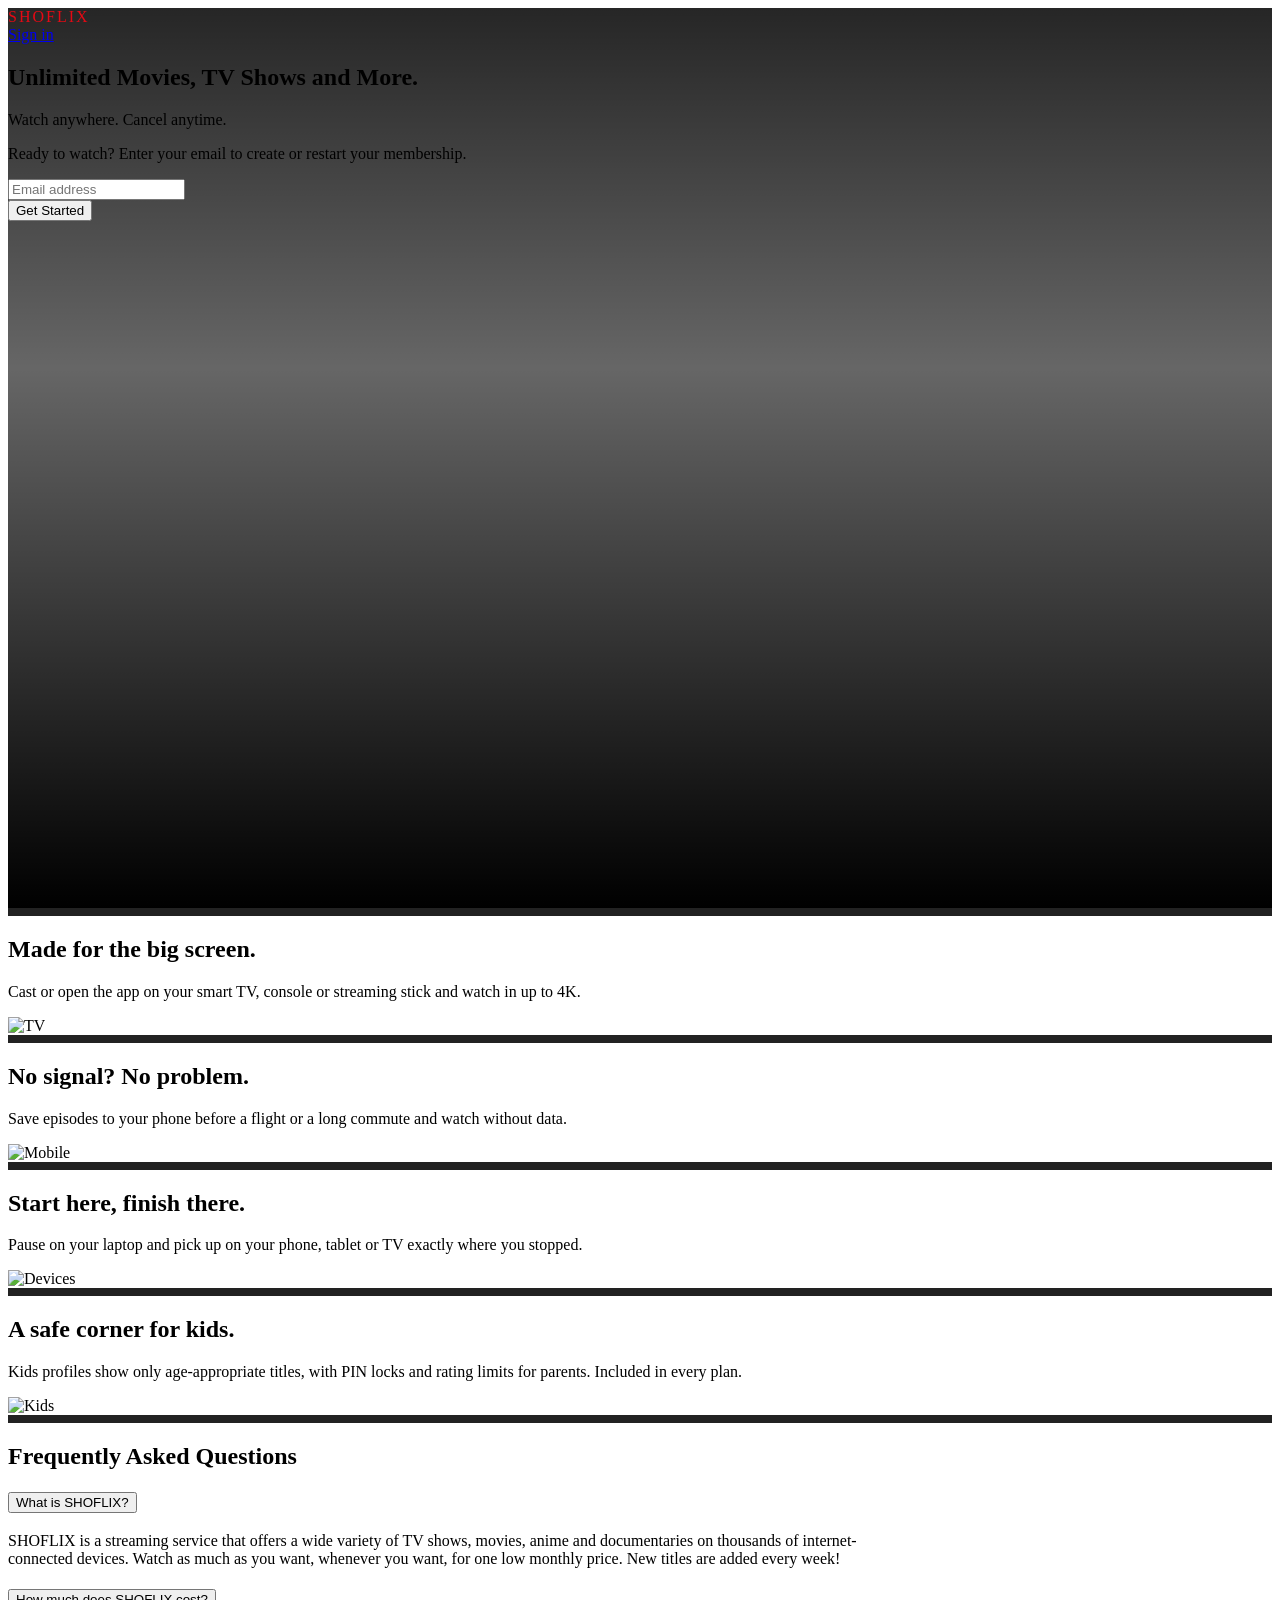
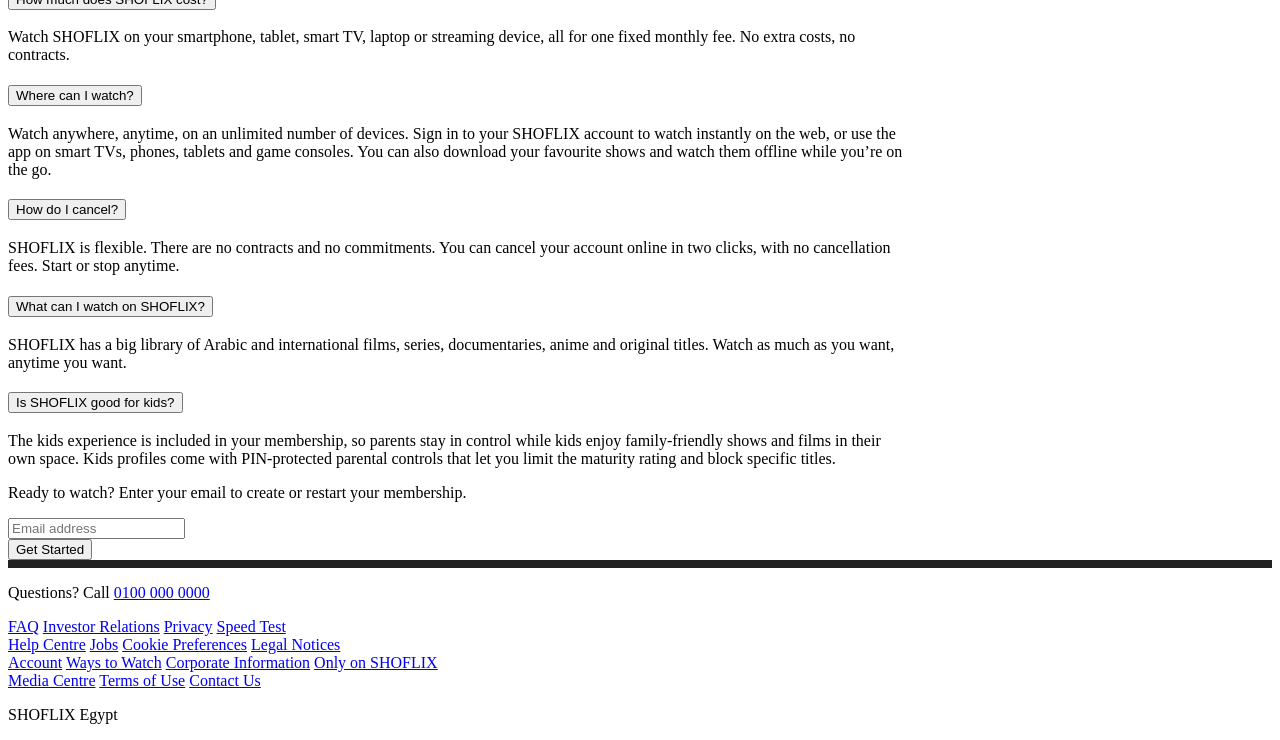
==== index.html @ 1fed2683 "Add files via upload" ====
<!DOCTYPE html>
<html lang="en" data-bs-theme="dark">

<head>
    <meta charset="UTF-8">
    <meta name="viewport" content="width=device-width, initial-scale=1.0">

    <title>SHOFLIX</title>

    <!-- Bootstrap CSS -->
    <link rel="stylesheet" href="css/bootstrap.min.css">
    <!-- Main CSS -->
    <link rel="stylesheet" href="css/main.css">
</head>

<body>

    <!-- HERO -->
    <section class="d-flex flex-column text-center" style="min-height:100vh;background:linear-gradient(180deg,rgba(0,0,0,.85),rgba(0,0,0,.6) 40%,#000),url('image/image1.jpg') center/cover no-repeat;">
        <header class="d-flex justify-content-between align-items-center px-3 px-md-5 py-4">
            <div class="fs-1 fw-bolder" style="color:#e50914;letter-spacing:2px;">SHOFLIX</div>
            <a href="Sign-in.html" class="btn btn-danger btn-sm">Sign in</a>
        </header>
        <div class="container my-auto py-5">
            <h1 class="display-3 fw-bolder mx-auto" style="max-width:800px;">Unlimited Movies, TV Shows and More.</h1>
            <p class="fs-4 mt-3">Watch anywhere. Cancel anytime.</p>
            <p class="text-secondary">Ready to watch? Enter your email to create or restart your membership.</p>
            <div class="row g-2 justify-content-center mt-3">
                <div class="col-12 col-md-6">
                    <input type="email" class="form-control form-control-lg bg-black text-white" placeholder="Email address">
                </div>
                <div class="col-12 col-md-auto">
                    <button class="btn btn-danger btn-lg w-100">Get Started</button>
                </div>
            </div>
        </div>
    </section>

    <!-- FEATURE 1 -->
    <section class="py-5" style="border-top:8px solid #222;">
        <div class="container">
            <div class="row align-items-center g-4">
                <div class="col-md-6 text-center text-md-start">
                    <h2 class="display-5 fw-bolder">Made for the big screen.</h2>
                    <p class="fs-5 text-secondary">Cast or open the app on your smart TV, console or streaming stick and watch in up to 4K.</p>
                </div>
                <div class="col-md-6">
                    <img src="image/image2.jpg" alt="TV" class="img-fluid rounded-4 w-100">
                </div>
            </div>
        </div>
    </section>

    <!-- FEATURE 2 -->
    <section class="py-5" style="border-top:8px solid #222;">
        <div class="container">
            <div class="row align-items-center g-4 flex-md-row-reverse">
                <div class="col-md-6 text-center text-md-start">
                    <h2 class="display-5 fw-bolder">No signal? No problem.</h2>
                    <p class="fs-5 text-secondary">Save episodes to your phone before a flight or a long commute and watch without data.</p>
                </div>
                <div class="col-md-6">
                    <img src="image/image3.jpg" alt="Mobile" class="img-fluid rounded-4 w-100">
                </div>
            </div>
        </div>
    </section>

           <!-- FEATURE 3 -->
    <section class="py-5" style="border-top:8px solid #222;">
        <div class="container">
            <div class="row align-items-center g-4">
                <div class="col-md-6 text-center text-md-start">
                    <h2 class="display-5 fw-bolder">Start here, finish there.</h2>
                    <p class="fs-5 text-secondary">Pause on your laptop and pick up on your phone, tablet or TV exactly where you stopped.</p>
                </div>
                <div class="col-md-6">
                    <img src="image/image6.jpg" alt="Devices" class="img-fluid rounded-4 w-100">
                </div>
            </div>
        </div>
    </section>

    <!-- FEATURE 4 -->
    <section class="py-5" style="border-top:8px solid #222;">
        <div class="container">
            <div class="row align-items-center g-4 flex-md-row-reverse">
                <div class="col-md-6 text-center text-md-start">
                    <h2 class="display-5 fw-bolder">A safe corner for kids.</h2>
                    <p class="fs-5 text-secondary">Kids profiles show only age-appropriate titles, with PIN locks and rating limits for parents. Included in every plan.</p>
                </div>
                <div class="col-md-6">
                    <img src="image/image5.jpg" alt="Kids" class="img-fluid rounded-4 w-100">
                </div>
            </div>
        </div>
    </section>

    <!-- FAQ -->
    <section class="py-5" style="border-top:8px solid #222;">
        <div class="container" style="max-width:900px;">
            <h2 class="text-center display-5 fw-bolder mb-4">Frequently Asked Questions</h2>

            <div class="accordion" id="faqAcc">
                <div class="accordion-item">
                    <h3 class="accordion-header">
                        <button class="accordion-button collapsed fs-5" data-bs-toggle="collapse" data-bs-target="#f1">What is SHOFLIX?</button>
                    </h3>
                    <div id="f1" class="accordion-collapse collapse" data-bs-parent="#faqAcc">
                        <div class="accordion-body">SHOFLIX is a streaming service that offers a wide variety of TV shows, movies, anime and documentaries on thousands of internet-connected devices. Watch as much as you want, whenever you want, for one low monthly price. New titles are added every week!</div>
                    </div>
                </div>

                <div class="accordion-item">
                    <h3 class="accordion-header">
                        <button class="accordion-button collapsed fs-5" data-bs-toggle="collapse" data-bs-target="#f2">How much does SHOFLIX cost?</button>
                    </h3>
                    <div id="f2" class="accordion-collapse collapse" data-bs-parent="#faqAcc">
                        <div class="accordion-body">Watch SHOFLIX on your smartphone, tablet, smart TV, laptop or streaming device, all for one fixed monthly fee. No extra costs, no contracts.</div>
                    </div>
                </div>

                <div class="accordion-item">
                    <h3 class="accordion-header">
                        <button class="accordion-button collapsed fs-5" data-bs-toggle="collapse" data-bs-target="#f3">Where can I watch?</button>
                    </h3>
                    <div id="f3" class="accordion-collapse collapse" data-bs-parent="#faqAcc">
                        <div class="accordion-body">Watch anywhere, anytime, on an unlimited number of devices. Sign in to your SHOFLIX account to watch instantly on the web, or use the app on smart TVs, phones, tablets and game consoles. You can also download your favourite shows and watch them offline while you’re on the go.</div>
                    </div>
                </div>

                <div class="accordion-item">
                    <h3 class="accordion-header">
                        <button class="accordion-button collapsed fs-5" data-bs-toggle="collapse" data-bs-target="#f4">How do I cancel?</button>
                    </h3>
                    <div id="f4" class="accordion-collapse collapse" data-bs-parent="#faqAcc">
                        <div class="accordion-body">SHOFLIX is flexible. There are no contracts and no commitments. You can cancel your account online in two clicks, with no cancellation fees. Start or stop anytime.</div>
                    </div>
                </div>

                <div class="accordion-item">
                    <h3 class="accordion-header">
                        <button class="accordion-button collapsed fs-5" data-bs-toggle="collapse" data-bs-target="#f5">What can I watch on SHOFLIX?</button>
                    </h3>
                    <div id="f5" class="accordion-collapse collapse" data-bs-parent="#faqAcc">
                        <div class="accordion-body">SHOFLIX has a big library of Arabic and international films, series, documentaries, anime and original titles. Watch as much as you want, anytime you want.</div>
                    </div>
                </div>

                <div class="accordion-item">
                    <h3 class="accordion-header">
                        <button class="accordion-button collapsed fs-5" data-bs-toggle="collapse" data-bs-target="#f6">Is SHOFLIX good for kids?</button>
                    </h3>
                    <div id="f6" class="accordion-collapse collapse" data-bs-parent="#faqAcc">
                        <div class="accordion-body">The kids experience is included in your membership, so parents stay in control while kids enjoy family-friendly shows and films in their own space. Kids profiles come with PIN-protected parental controls that let you limit the maturity rating and block specific titles.</div>
                    </div>
                </div>
            </div>

            <div class="text-center mt-5">
                <p class="fs-5">Ready to watch? Enter your email to create or restart your membership.</p>
                <div class="row g-2 justify-content-center">
                    <div class="col-12 col-md-7">
                        <input type="email" class="form-control form-control-lg bg-black text-white" placeholder="Email address">
                    </div>
                    <div class="col-12 col-md-auto">
                        <button class="btn btn-danger btn-lg w-100">Get Started</button>
                    </div>
                </div>
            </div>
        </div>
    </section>

    <!-- FOOTER -->
    <footer class="py-5 text-secondary small" style="border-top:8px solid #222;">
        <div class="container" style="max-width:1000px;">
            <p class="fs-6 mb-4">Questions? Call <a href="tel:01000000000" class="text-secondary">0100 000 0000</a></p>
            <div class="row row-cols-2 row-cols-md-4 g-3">
                <div class="col d-flex flex-column gap-3">
                    <a href="#" class="text-secondary">FAQ</a>
                    <a href="#" class="text-secondary">Investor Relations</a>
                    <a href="#" class="text-secondary">Privacy</a>
                    <a href="#" class="text-secondary">Speed Test</a>
                </div>
                <div class="col d-flex flex-column gap-3">
                    <a href="#" class="text-secondary">Help Centre</a>
                    <a href="#" class="text-secondary">Jobs</a>
                    <a href="#" class="text-secondary">Cookie Preferences</a>
                    <a href="#" class="text-secondary">Legal Notices</a>
                </div>
                <div class="col d-flex flex-column gap-3">
                    <a href="#" class="text-secondary">Account</a>
                    <a href="#" class="text-secondary">Ways to Watch</a>
                    <a href="#" class="text-secondary">Corporate Information</a>
                    <a href="#" class="text-secondary">Only on SHOFLIX</a>
                </div>
                <div class="col d-flex flex-column gap-3">
                    <a href="#" class="text-secondary">Media Centre</a>
                    <a href="#" class="text-secondary">Terms of Use</a>
                    <a href="#" class="text-secondary">Contact Us</a>
                </div>
            </div>
            <p class="mt-4">SHOFLIX Egypt</p>
        </div>
    </footer>

    <!-- Bootstrap JS -->
    <script src="https://cdn.jsdelivr.net/npm/bootstrap@5.3.8/dist/js/bootstrap.bundle.min.js"></script>

</body>
</html>
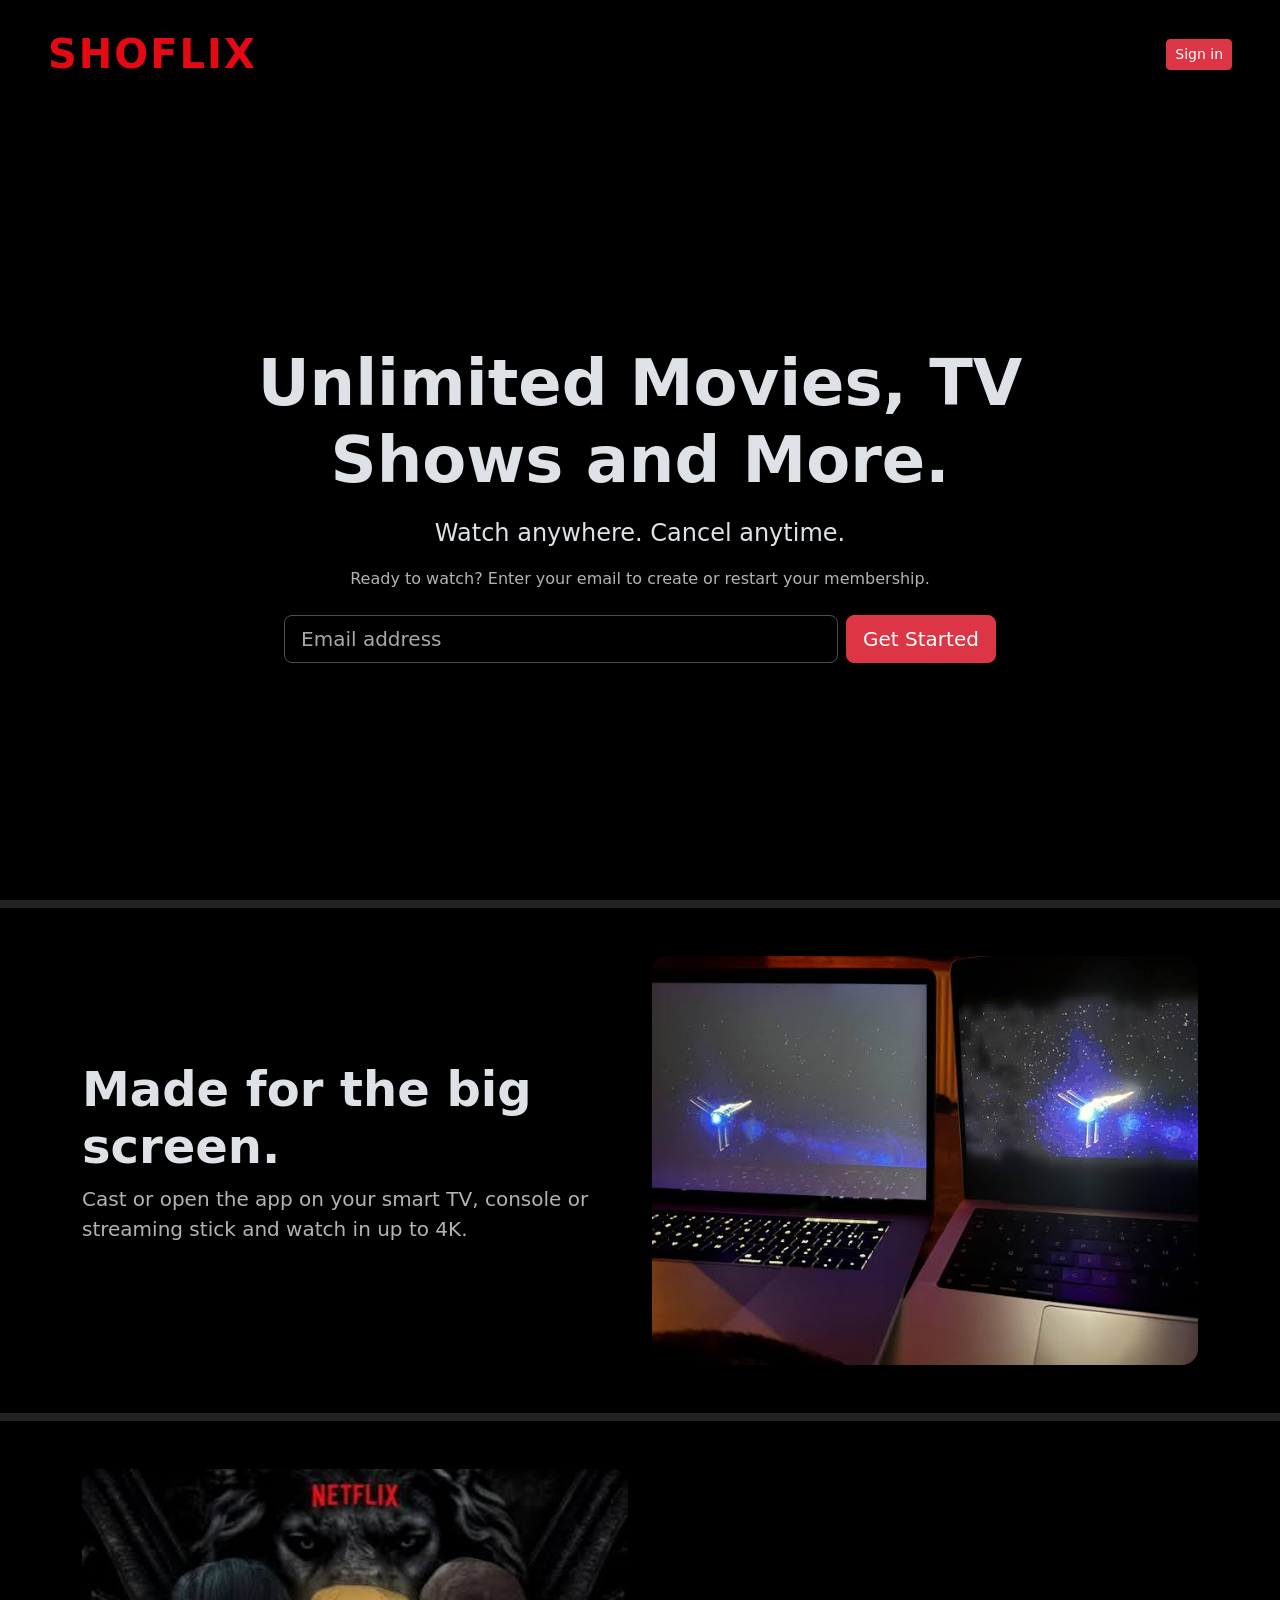
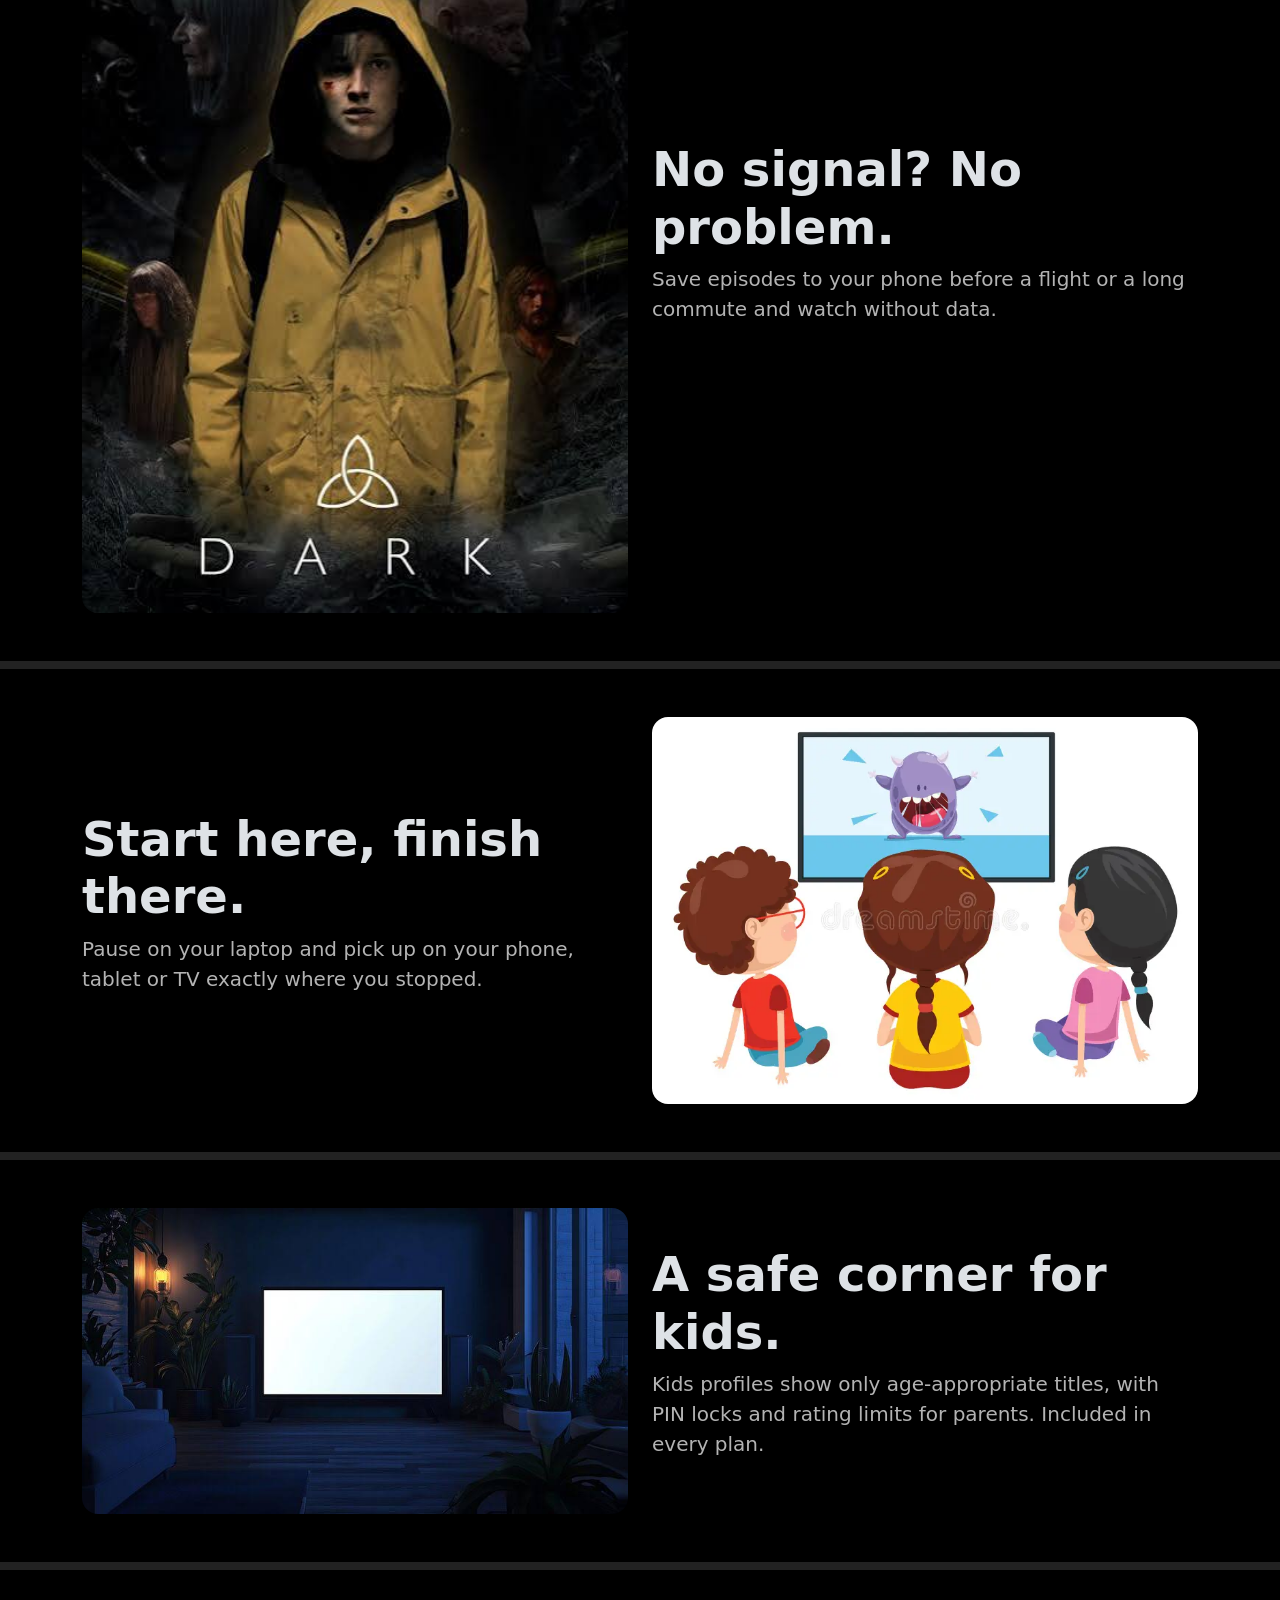
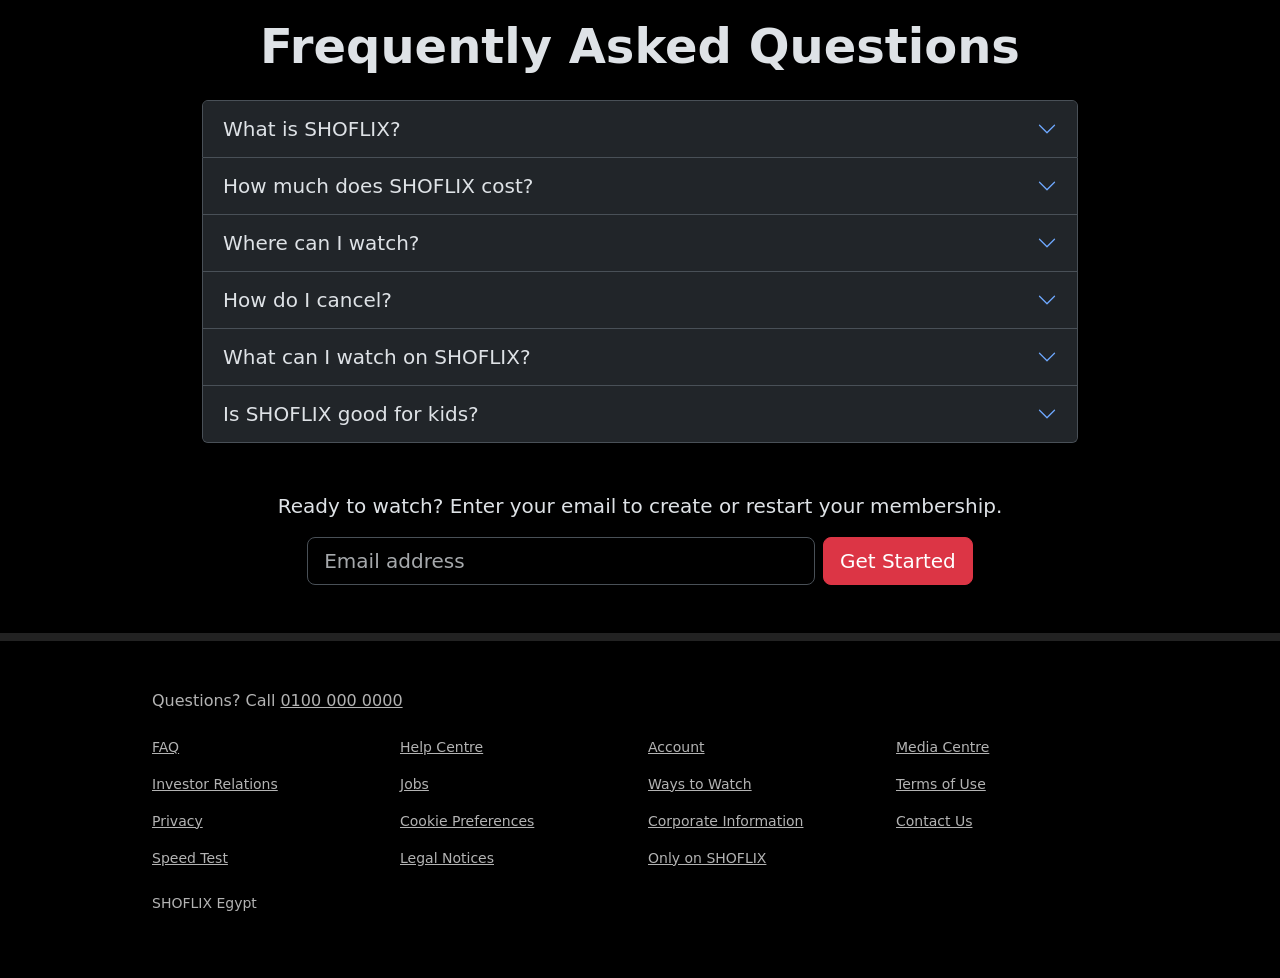
==== commit 2074127f: "Update index.html" ====
--- a/index.html
+++ b/index.html
@@ -8,9 +8,9 @@
     <title>SHOFLIX</title>
 
     <!-- Bootstrap CSS -->
-    <link rel="stylesheet" href="css/bootstrap.min.css">
+    <link rel="stylesheet" href="bootstrap.min.css">
     <!-- Main CSS -->
-    <link rel="stylesheet" href="css/main.css">
+    <link rel="stylesheet" href="main.css">
 </head>
 
 <body>
@@ -45,7 +45,7 @@
                     <p class="fs-5 text-secondary">Cast or open the app on your smart TV, console or streaming stick and watch in up to 4K.</p>
                 </div>
                 <div class="col-md-6">
-                    <img src="image/image2.jpg" alt="TV" class="img-fluid rounded-4 w-100">
+                    <img src="image2.jpg" alt="TV" class="img-fluid rounded-4 w-100">
                 </div>
             </div>
         </div>
@@ -60,7 +60,7 @@
                     <p class="fs-5 text-secondary">Save episodes to your phone before a flight or a long commute and watch without data.</p>
                 </div>
                 <div class="col-md-6">
-                    <img src="image/image3.jpg" alt="Mobile" class="img-fluid rounded-4 w-100">
+                    <img src="image3.jpg" alt="Mobile" class="img-fluid rounded-4 w-100">
                 </div>
             </div>
         </div>
@@ -75,7 +75,7 @@
                     <p class="fs-5 text-secondary">Pause on your laptop and pick up on your phone, tablet or TV exactly where you stopped.</p>
                 </div>
                 <div class="col-md-6">
-                    <img src="image/image6.jpg" alt="Devices" class="img-fluid rounded-4 w-100">
+                    <img src="image6.jpg" alt="Devices" class="img-fluid rounded-4 w-100">
                 </div>
             </div>
         </div>
@@ -90,7 +90,7 @@
                     <p class="fs-5 text-secondary">Kids profiles show only age-appropriate titles, with PIN locks and rating limits for parents. Included in every plan.</p>
                 </div>
                 <div class="col-md-6">
-                    <img src="image/image5.jpg" alt="Kids" class="img-fluid rounded-4 w-100">
+                    <img src="image5.jpg" alt="Kids" class="img-fluid rounded-4 w-100">
                 </div>
             </div>
         </div>
@@ -208,4 +208,4 @@
     <script src="https://cdn.jsdelivr.net/npm/bootstrap@5.3.8/dist/js/bootstrap.bundle.min.js"></script>
 
 </body>
-</html>+</html>
--- a/main.css
+++ b/main.css
@@ -0,0 +1,20 @@
+body {
+    background: #000;
+}
+
+.text-secondary {
+    color: #b3b3b3 !important;
+}
+/* صور الأقسام: نفس النسبة ومن غير تشويه */
+.feature-img {
+    width: 100%;
+    aspect-ratio: 16 / 10;
+    object-fit: cover;
+}
+
+/* الصورتين الصغيرين جنب بعض في Feature 3 */
+.feature-img-sm {
+    width: 100%;
+    aspect-ratio: 3 / 4;
+    object-fit: cover;
+}
